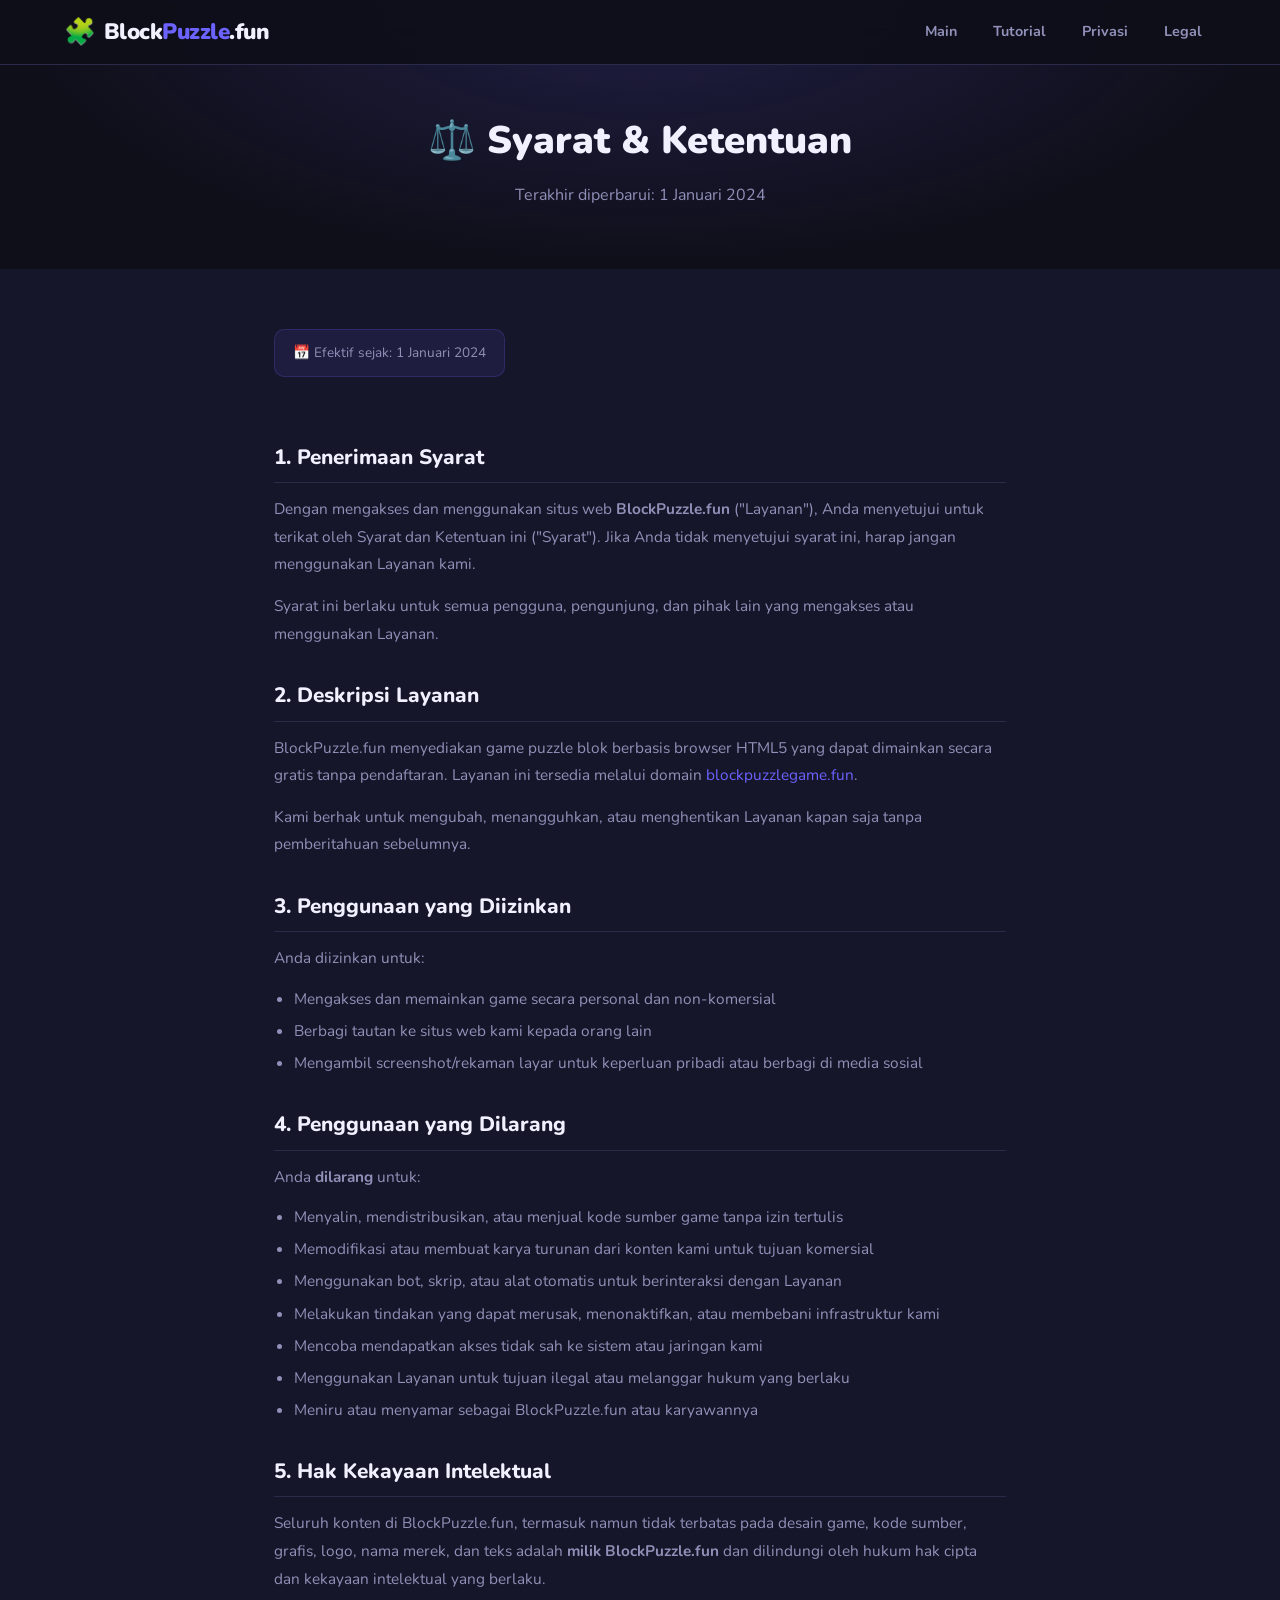
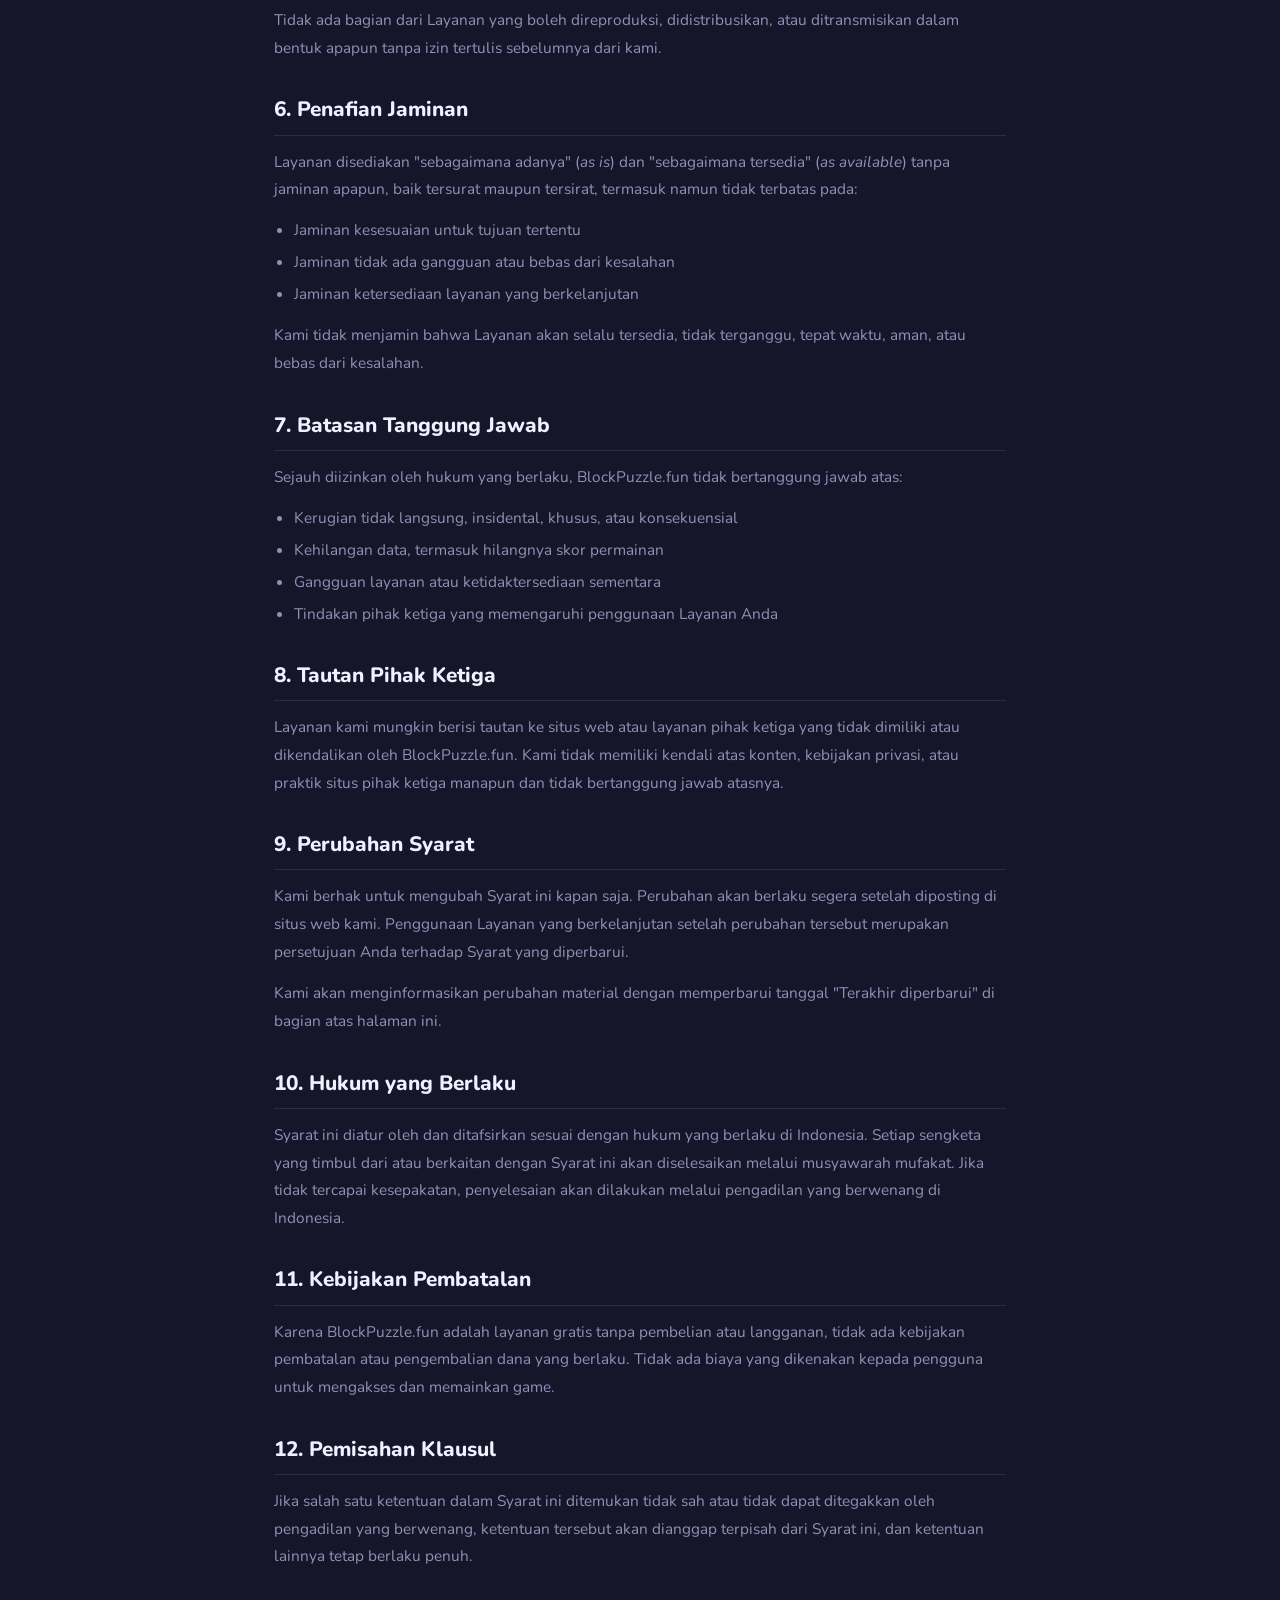
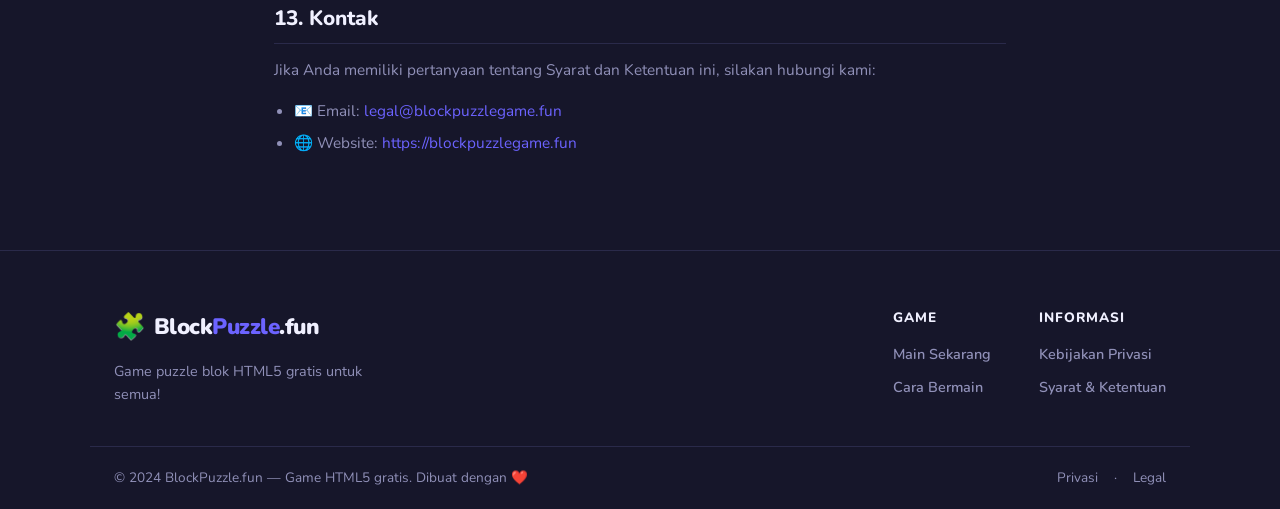
==== legal.html @ ff89593b "Add legal.html" ====
<!DOCTYPE html>
<html lang="id">
<head>
    <meta charset="UTF-8">
    <meta name="viewport" content="width=device-width, initial-scale=1.0">
    <meta name="description" content="Syarat dan Ketentuan BlockPuzzle.fun - Aturan penggunaan layanan game puzzle kami.">
    <title>Syarat & Ketentuan | BlockPuzzle.fun</title>
    <link rel="stylesheet" href="style.css">
    <link rel="preconnect" href="https://fonts.googleapis.com">
    <link href="https://fonts.googleapis.com/css2?family=Nunito:wght@400;600;700;800;900&display=swap" rel="stylesheet">
    <link rel="icon" type="image/svg+xml" href="favicon.svg">
</head>
<body>

<header class="site-header">
    <div class="header-inner">
        <a href="index.html" class="logo">
            <span class="logo-icon">🧩</span>
            <span class="logo-text">Block<span class="logo-accent">Puzzle</span>.fun</span>
        </a>
        <nav class="header-nav">
            <a href="index.html#game-section" class="nav-link">Main</a>
            <a href="index.html#tutorial-section" class="nav-link">Tutorial</a>
            <a href="privacy.html" class="nav-link">Privasi</a>
            <a href="legal.html" class="nav-link">Legal</a>
        </nav>
        <button class="btn-menu" id="menuToggle" aria-label="Menu">☰</button>
    </div>
    <nav class="mobile-nav" id="mobileNav">
        <a href="index.html#game-section" class="nav-link">Main</a>
        <a href="index.html#tutorial-section" class="nav-link">Tutorial</a>
        <a href="privacy.html" class="nav-link">Privasi</a>
        <a href="legal.html" class="nav-link">Legal</a>
    </nav>
</header>

<div class="page-hero">
    <h1>⚖️ Syarat & Ketentuan</h1>
    <p>Terakhir diperbarui: 1 Januari 2024</p>
</div>

<section class="content-section">
    <div class="container">
        <span class="last-updated">📅 Efektif sejak: 1 Januari 2024</span>

        <h2>1. Penerimaan Syarat</h2>
        <p>Dengan mengakses dan menggunakan situs web <strong>BlockPuzzle.fun</strong> ("Layanan"), Anda menyetujui untuk terikat oleh Syarat dan Ketentuan ini ("Syarat"). Jika Anda tidak menyetujui syarat ini, harap jangan menggunakan Layanan kami.</p>
        <p>Syarat ini berlaku untuk semua pengguna, pengunjung, dan pihak lain yang mengakses atau menggunakan Layanan.</p>

        <h2>2. Deskripsi Layanan</h2>
        <p>BlockPuzzle.fun menyediakan game puzzle blok berbasis browser HTML5 yang dapat dimainkan secara gratis tanpa pendaftaran. Layanan ini tersedia melalui domain <a href="https://blockpuzzlegame.fun">blockpuzzlegame.fun</a>.</p>
        <p>Kami berhak untuk mengubah, menangguhkan, atau menghentikan Layanan kapan saja tanpa pemberitahuan sebelumnya.</p>

        <h2>3. Penggunaan yang Diizinkan</h2>
        <p>Anda diizinkan untuk:</p>
        <ul>
            <li>Mengakses dan memainkan game secara personal dan non-komersial</li>
            <li>Berbagi tautan ke situs web kami kepada orang lain</li>
            <li>Mengambil screenshot/rekaman layar untuk keperluan pribadi atau berbagi di media sosial</li>
        </ul>

        <h2>4. Penggunaan yang Dilarang</h2>
        <p>Anda <strong>dilarang</strong> untuk:</p>
        <ul>
            <li>Menyalin, mendistribusikan, atau menjual kode sumber game tanpa izin tertulis</li>
            <li>Memodifikasi atau membuat karya turunan dari konten kami untuk tujuan komersial</li>
            <li>Menggunakan bot, skrip, atau alat otomatis untuk berinteraksi dengan Layanan</li>
            <li>Melakukan tindakan yang dapat merusak, menonaktifkan, atau membebani infrastruktur kami</li>
            <li>Mencoba mendapatkan akses tidak sah ke sistem atau jaringan kami</li>
            <li>Menggunakan Layanan untuk tujuan ilegal atau melanggar hukum yang berlaku</li>
            <li>Meniru atau menyamar sebagai BlockPuzzle.fun atau karyawannya</li>
        </ul>

        <h2>5. Hak Kekayaan Intelektual</h2>
        <p>Seluruh konten di BlockPuzzle.fun, termasuk namun tidak terbatas pada desain game, kode sumber, grafis, logo, nama merek, dan teks adalah <strong>milik BlockPuzzle.fun</strong> dan dilindungi oleh hukum hak cipta dan kekayaan intelektual yang berlaku.</p>
        <p>Tidak ada bagian dari Layanan yang boleh direproduksi, didistribusikan, atau ditransmisikan dalam bentuk apapun tanpa izin tertulis sebelumnya dari kami.</p>

        <h2>6. Penafian Jaminan</h2>
        <p>Layanan disediakan "sebagaimana adanya" (<em>as is</em>) dan "sebagaimana tersedia" (<em>as available</em>) tanpa jaminan apapun, baik tersurat maupun tersirat, termasuk namun tidak terbatas pada:</p>
        <ul>
            <li>Jaminan kesesuaian untuk tujuan tertentu</li>
            <li>Jaminan tidak ada gangguan atau bebas dari kesalahan</li>
            <li>Jaminan ketersediaan layanan yang berkelanjutan</li>
        </ul>
        <p>Kami tidak menjamin bahwa Layanan akan selalu tersedia, tidak terganggu, tepat waktu, aman, atau bebas dari kesalahan.</p>

        <h2>7. Batasan Tanggung Jawab</h2>
        <p>Sejauh diizinkan oleh hukum yang berlaku, BlockPuzzle.fun tidak bertanggung jawab atas:</p>
        <ul>
            <li>Kerugian tidak langsung, insidental, khusus, atau konsekuensial</li>
            <li>Kehilangan data, termasuk hilangnya skor permainan</li>
            <li>Gangguan layanan atau ketidaktersediaan sementara</li>
            <li>Tindakan pihak ketiga yang memengaruhi penggunaan Layanan Anda</li>
        </ul>

        <h2>8. Tautan Pihak Ketiga</h2>
        <p>Layanan kami mungkin berisi tautan ke situs web atau layanan pihak ketiga yang tidak dimiliki atau dikendalikan oleh BlockPuzzle.fun. Kami tidak memiliki kendali atas konten, kebijakan privasi, atau praktik situs pihak ketiga manapun dan tidak bertanggung jawab atasnya.</p>

        <h2>9. Perubahan Syarat</h2>
        <p>Kami berhak untuk mengubah Syarat ini kapan saja. Perubahan akan berlaku segera setelah diposting di situs web kami. Penggunaan Layanan yang berkelanjutan setelah perubahan tersebut merupakan persetujuan Anda terhadap Syarat yang diperbarui.</p>
        <p>Kami akan menginformasikan perubahan material dengan memperbarui tanggal "Terakhir diperbarui" di bagian atas halaman ini.</p>

        <h2>10. Hukum yang Berlaku</h2>
        <p>Syarat ini diatur oleh dan ditafsirkan sesuai dengan hukum yang berlaku di Indonesia. Setiap sengketa yang timbul dari atau berkaitan dengan Syarat ini akan diselesaikan melalui musyawarah mufakat. Jika tidak tercapai kesepakatan, penyelesaian akan dilakukan melalui pengadilan yang berwenang di Indonesia.</p>

        <h2>11. Kebijakan Pembatalan</h2>
        <p>Karena BlockPuzzle.fun adalah layanan gratis tanpa pembelian atau langganan, tidak ada kebijakan pembatalan atau pengembalian dana yang berlaku. Tidak ada biaya yang dikenakan kepada pengguna untuk mengakses dan memainkan game.</p>

        <h2>12. Pemisahan Klausul</h2>
        <p>Jika salah satu ketentuan dalam Syarat ini ditemukan tidak sah atau tidak dapat ditegakkan oleh pengadilan yang berwenang, ketentuan tersebut akan dianggap terpisah dari Syarat ini, dan ketentuan lainnya tetap berlaku penuh.</p>

        <h2>13. Kontak</h2>
        <p>Jika Anda memiliki pertanyaan tentang Syarat dan Ketentuan ini, silakan hubungi kami:</p>
        <ul>
            <li>📧 Email: <a href="mailto:legal@blockpuzzlegame.fun">legal@blockpuzzlegame.fun</a></li>
            <li>🌐 Website: <a href="https://blockpuzzlegame.fun">https://blockpuzzlegame.fun</a></li>
        </ul>
    </div>
</section>

<footer class="site-footer">
    <div class="footer-inner">
        <div class="footer-brand">
            <a href="index.html" class="logo">
                <span class="logo-icon">🧩</span>
                <span class="logo-text">Block<span class="logo-accent">Puzzle</span>.fun</span>
            </a>
            <p class="footer-tagline">Game puzzle blok HTML5 gratis untuk semua!</p>
        </div>
        <div class="footer-links">
            <div class="footer-col">
                <h4>Game</h4>
                <a href="index.html#game-section">Main Sekarang</a>
                <a href="index.html#tutorial-section">Cara Bermain</a>
            </div>
            <div class="footer-col">
                <h4>Informasi</h4>
                <a href="privacy.html">Kebijakan Privasi</a>
                <a href="legal.html">Syarat & Ketentuan</a>
            </div>
        </div>
    </div>
    <div class="footer-bottom">
        <p>© 2024 BlockPuzzle.fun — Game HTML5 gratis. Dibuat dengan ❤️</p>
        <p class="footer-legal-links">
            <a href="privacy.html">Privasi</a> · <a href="legal.html">Legal</a>
        </p>
    </div>
</footer>

<script>
document.getElementById('menuToggle').addEventListener('click', () => {
    document.getElementById('mobileNav').classList.toggle('open');
});
</script>
</body>
</html>
---- style.css ----
/* ===== RESET & BASE ===== */
*, *::before, *::after { box-sizing: border-box; margin: 0; padding: 0; }

:root {
    --primary: #6c63ff;
    --primary-dark: #4d44d9;
    --accent: #ff6584;
    --accent2: #43e97b;
    --bg: #0f0f1a;
    --bg2: #16162a;
    --bg3: #1e1e35;
    --card: #1e1e35;
    --text: #f0f0ff;
    --text-muted: #9090b8;
    --border: #2a2a4a;
    --shadow: 0 8px 32px rgba(108,99,255,0.18);
    --radius: 16px;
    --radius-sm: 10px;
}

html { scroll-behavior: smooth; }

body {
    font-family: 'Nunito', sans-serif;
    background: var(--bg);
    color: var(--text);
    line-height: 1.6;
    overflow-x: hidden;
}

a { color: var(--primary); text-decoration: none; transition: color 0.2s; }
a:hover { color: var(--accent); }

/* ===== SCROLLBAR ===== */
::-webkit-scrollbar { width: 6px; }
::-webkit-scrollbar-track { background: var(--bg2); }
::-webkit-scrollbar-thumb { background: var(--primary); border-radius: 3px; }

/* ===== HEADER ===== */
.site-header {
    position: fixed; top: 0; left: 0; right: 0; z-index: 1000;
    background: rgba(15,15,26,0.92);
    backdrop-filter: blur(16px);
    border-bottom: 1px solid var(--border);
}

.header-inner {
    max-width: 1200px; margin: 0 auto;
    padding: 0 24px;
    height: 64px;
    display: flex; align-items: center; justify-content: space-between;
}

.logo {
    display: flex; align-items: center; gap: 8px;
    font-size: 1.4rem; font-weight: 900; letter-spacing: -0.5px;
    text-decoration: none; color: var(--text);
}
.logo-icon { font-size: 1.6rem; }
.logo-accent { color: var(--primary); }

.header-nav { display: flex; gap: 8px; align-items: center; }
.nav-link {
    padding: 6px 14px; border-radius: 8px; font-weight: 700; font-size: 0.9rem;
    color: var(--text-muted); transition: all 0.2s;
}
.nav-link:hover { color: var(--text); background: var(--bg3); }

.btn-menu {
    display: none; background: none; border: none; color: var(--text);
    font-size: 1.5rem; cursor: pointer; padding: 4px 8px;
}

.mobile-nav {
    display: none; flex-direction: column;
    padding: 12px 24px 16px;
    border-top: 1px solid var(--border);
    background: var(--bg2);
}
.mobile-nav.open { display: flex; }
.mobile-nav .nav-link { padding: 10px 0; font-size: 1rem; border-bottom: 1px solid var(--border); }

@media (max-width: 700px) {
    .header-nav { display: none; }
    .btn-menu { display: block; }
}

/* ===== CONTAINER ===== */
.container { max-width: 1100px; margin: 0 auto; padding: 0 24px; }

/* ===== SECTION TITLES ===== */
.section-title {
    font-size: 2rem; font-weight: 900; text-align: center;
    margin-bottom: 12px;
    background: linear-gradient(135deg, var(--text), var(--primary));
    -webkit-background-clip: text; -webkit-text-fill-color: transparent;
}
.section-desc {
    text-align: center; color: var(--text-muted);
    font-size: 1.05rem; margin-bottom: 48px;
}

/* ===== HERO SECTION ===== */
.hero-section {
    min-height: 100vh;
    display: flex; align-items: center; justify-content: center;
    gap: 64px; flex-wrap: wrap;
    padding: 100px 40px 60px;
    background: radial-gradient(ellipse at 60% 40%, rgba(108,99,255,0.18) 0%, transparent 70%),
                radial-gradient(ellipse at 20% 80%, rgba(255,101,132,0.10) 0%, transparent 60%),
                var(--bg);
}

.hero-content { max-width: 520px; }

.hero-badge {
    display: inline-block;
    background: rgba(108,99,255,0.18); border: 1px solid rgba(108,99,255,0.4);
    color: var(--primary); border-radius: 99px;
    padding: 6px 18px; font-size: 0.85rem; font-weight: 700;
    margin-bottom: 24px; letter-spacing: 0.3px;
}

.hero-title {
    font-size: clamp(2.8rem, 6vw, 4.5rem); font-weight: 900;
    line-height: 1.05; margin-bottom: 20px;
    letter-spacing: -2px;
}
.hero-title-accent {
    background: linear-gradient(135deg, var(--primary), var(--accent));
    -webkit-background-clip: text; -webkit-text-fill-color: transparent;
}

.hero-desc {
    font-size: 1.1rem; color: var(--text-muted);
    margin-bottom: 36px; line-height: 1.7;
}

.hero-actions { display: flex; gap: 16px; flex-wrap: wrap; margin-bottom: 48px; }

.btn-play {
    display: flex; align-items: center; gap: 10px;
    background: linear-gradient(135deg, var(--primary), var(--primary-dark));
    color: #fff; border: none; border-radius: 12px;
    padding: 16px 32px; font-size: 1.1rem; font-weight: 900;
    cursor: pointer; letter-spacing: 0.5px;
    box-shadow: 0 4px 24px rgba(108,99,255,0.4);
    transition: all 0.2s; font-family: 'Nunito', sans-serif;
}
.btn-play:hover { transform: translateY(-2px); box-shadow: 0 8px 32px rgba(108,99,255,0.5); }
.btn-play:active { transform: translateY(0); }
.btn-play-icon { font-size: 1rem; }

.btn-tutorial {
    background: var(--bg3); border: 1px solid var(--border);
    color: var(--text); border-radius: 12px;
    padding: 16px 28px; font-size: 1rem; font-weight: 700;
    cursor: pointer; transition: all 0.2s; font-family: 'Nunito', sans-serif;
}
.btn-tutorial:hover { background: var(--border); transform: translateY(-2px); }

.hero-stats {
    display: flex; gap: 32px; flex-wrap: wrap;
}
.stat { text-align: center; }
.stat-num { display: block; font-size: 1.6rem; font-weight: 900; color: var(--primary); }
.stat-label { font-size: 0.78rem; color: var(--text-muted); font-weight: 600; text-transform: uppercase; letter-spacing: 0.5px; }

/* ===== HERO PREVIEW ===== */
.hero-preview {
    display: flex; align-items: center; justify-content: center;
}
.preview-board {
    background: var(--bg3); border: 2px solid var(--border);
    border-radius: 20px; padding: 16px;
    box-shadow: var(--shadow);
}
.preview-grid {
    display: grid; grid-template-columns: repeat(10, 28px);
    grid-template-rows: repeat(10, 28px);
    gap: 2px;
}
.preview-cell {
    width: 28px; height: 28px;
    border-radius: 4px;
    background: var(--bg2);
    border: 1px solid rgba(255,255,255,0.04);
    transition: background 0.3s;
}
.preview-cell.filled { animation: cellPop 0.3s ease; }

@keyframes cellPop {
    0% { transform: scale(0.7); opacity: 0.5; }
    60% { transform: scale(1.1); }
    100% { transform: scale(1); opacity: 1; }
}

/* ===== TUTORIAL SECTION ===== */
.tutorial-section {
    padding: 80px 0;
    background: var(--bg2);
}

.tutorial-steps {
    display: grid; grid-template-columns: repeat(auto-fit, minmax(220px, 1fr));
    gap: 24px; margin-bottom: 48px;
}

.tutorial-step {
    background: var(--bg3); border: 1px solid var(--border);
    border-radius: var(--radius); padding: 28px 24px;
    text-align: center; position: relative;
    transition: transform 0.2s, box-shadow 0.2s;
}
.tutorial-step:hover { transform: translateY(-4px); box-shadow: var(--shadow); }

.step-icon { font-size: 2.4rem; margin-bottom: 12px; display: block; }
.step-num {
    position: absolute; top: 16px; right: 16px;
    background: var(--primary); color: #fff;
    width: 28px; height: 28px; border-radius: 50%;
    display: flex; align-items: center; justify-content: center;
    font-size: 0.85rem; font-weight: 900;
}
.tutorial-step h3 { font-size: 1.1rem; font-weight: 800; margin-bottom: 8px; }
.tutorial-step p { color: var(--text-muted); font-size: 0.92rem; line-height: 1.6; }

.tutorial-tips {
    background: linear-gradient(135deg, rgba(108,99,255,0.12), rgba(255,101,132,0.08));
    border: 1px solid rgba(108,99,255,0.25);
    border-radius: var(--radius); padding: 32px 36px;
}
.tutorial-tips h3 { font-size: 1.2rem; font-weight: 800; margin-bottom: 16px; }
.tutorial-tips ul { list-style: none; display: flex; flex-direction: column; gap: 10px; }
.tutorial-tips li { font-size: 0.96rem; color: var(--text-muted); line-height: 1.6; }
.tutorial-tips li strong { color: var(--text); }

/* ===== GAME SECTION ===== */
.game-section {
    padding: 80px 0;
    background: var(--bg);
}

.game-wrapper {
    display: flex; flex-direction: column; align-items: center; gap: 20px;
    max-width: 520px; margin: 0 auto;
}

/* Score Panel */
.score-panel {
    display: flex; gap: 16px; width: 100%;
    justify-content: center;
}
.score-box {
    flex: 1; background: var(--bg3); border: 1px solid var(--border);
    border-radius: 12px; padding: 12px 8px; text-align: center;
    max-width: 140px;
}
.score-label { display: block; font-size: 0.7rem; font-weight: 800; color: var(--text-muted); text-transform: uppercase; letter-spacing: 1px; margin-bottom: 4px; }
.score-value { display: block; font-size: 1.6rem; font-weight: 900; color: var(--text); }

/* Board */
.board-container {
    position: relative;
    width: 400px; height: 400px;
    border-radius: var(--radius); overflow: hidden;
    border: 2px solid var(--border);
    box-shadow: var(--shadow);
}
#gameCanvas {
    display: block;
    touch-action: none;
    cursor: pointer;
}
.board-overlay {
    position: absolute; inset: 0;
    display: flex; align-items: center; justify-content: center;
    background: rgba(10,10,20,0.85);
    backdrop-filter: blur(4px);
    z-index: 10;
    transition: opacity 0.3s;
}
.board-overlay.hidden { display: none; }

.overlay-content { text-align: center; padding: 32px; }
.start-screen .start-icon { font-size: 3.5rem; margin-bottom: 16px; display: block; }
.start-screen h2 { font-size: 1.8rem; font-weight: 900; margin-bottom: 10px; }
.start-screen p { color: var(--text-muted); margin-bottom: 28px; font-size: 0.95rem; }

.btn-start {
    background: linear-gradient(135deg, var(--primary), var(--primary-dark));
    color: #fff; border: none; border-radius: 12px;
    padding: 14px 32px; font-size: 1.05rem; font-weight: 900;
    cursor: pointer; transition: all 0.2s;
    font-family: 'Nunito', sans-serif; letter-spacing: 0.5px;
    box-shadow: 0 4px 20px rgba(108,99,255,0.4);
}
.btn-start:hover { transform: translateY(-2px); box-shadow: 0 8px 32px rgba(108,99,255,0.5); }

/* Piece Tray */
.piece-panel { width: 100%; text-align: center; }
.piece-label { font-size: 0.85rem; font-weight: 700; color: var(--text-muted); text-transform: uppercase; letter-spacing: 1px; margin-bottom: 12px; }
.piece-tray {
    display: flex; gap: 16px; justify-content: center; align-items: flex-end;
    flex-wrap: wrap;
}
.piece-container {
    background: var(--bg3); border: 2px solid var(--border);
    border-radius: 12px; padding: 12px;
    cursor: pointer; transition: all 0.2s;
    min-width: 80px; min-height: 80px;
    display: flex; align-items: center; justify-content: center;
}
.piece-container:hover:not(.selected):not(.used) { border-color: var(--primary); transform: translateY(-3px); }
.piece-container.selected {
    border-color: var(--primary);
    background: rgba(108,99,255,0.12);
    box-shadow: 0 0 0 3px rgba(108,99,255,0.3);
    transform: translateY(-4px);
}
.piece-container.used { opacity: 0.25; cursor: not-allowed; }

/* Game Controls */
.game-controls { display: flex; gap: 12px; }
.btn-control {
    background: var(--bg3); border: 1px solid var(--border);
    color: var(--text); border-radius: 10px;
    padding: 10px 20px; font-size: 0.9rem; font-weight: 700;
    cursor: pointer; transition: all 0.2s; font-family: 'Nunito', sans-serif;
}
.btn-control:hover { background: var(--border); transform: translateY(-1px); }

/* Combo Message */
.combo-msg {
    position: fixed; top: 50%; left: 50%; transform: translate(-50%, -50%);
    background: linear-gradient(135deg, var(--primary), var(--accent));
    color: #fff; padding: 16px 32px; border-radius: 14px;
    font-size: 1.5rem; font-weight: 900; letter-spacing: 0.5px;
    pointer-events: none; opacity: 0; z-index: 999;
    transition: opacity 0.3s;
    box-shadow: 0 8px 32px rgba(108,99,255,0.4);
}
.combo-msg.show {
    opacity: 1;
    animation: comboPop 0.6s ease forwards;
}
@keyframes comboPop {
    0% { transform: translate(-50%, -50%) scale(0.7); opacity: 0; }
    30% { transform: translate(-50%, -60%) scale(1.15); opacity: 1; }
    70% { transform: translate(-50%, -60%) scale(1); opacity: 1; }
    100% { transform: translate(-50%, -70%) scale(0.9); opacity: 0; }
}

/* Game Over Modal */
.modal-overlay {
    display: none; position: fixed; inset: 0; z-index: 2000;
    background: rgba(0,0,0,0.7); backdrop-filter: blur(6px);
    align-items: center; justify-content: center;
}
.modal-overlay.show { display: flex; }
.modal-box {
    background: var(--bg3); border: 1px solid var(--border);
    border-radius: 20px; padding: 40px 36px;
    text-align: center; max-width: 360px; width: 90%;
    box-shadow: 0 20px 64px rgba(0,0,0,0.5);
    animation: modalIn 0.3s ease;
}
@keyframes modalIn {
    from { transform: scale(0.85); opacity: 0; }
    to { transform: scale(1); opacity: 1; }
}
.modal-icon { font-size: 3.5rem; margin-bottom: 16px; display: block; }
.modal-box h2 { font-size: 1.8rem; font-weight: 900; margin-bottom: 8px; }
.modal-box > p { color: var(--text-muted); margin-bottom: 24px; }
.modal-scores {
    display: flex; gap: 16px; justify-content: center; margin-bottom: 28px;
}
.modal-score-item {
    background: var(--bg2); border: 1px solid var(--border);
    border-radius: 12px; padding: 14px 24px; text-align: center; flex: 1;
}
.modal-score-item span { display: block; font-size: 0.75rem; color: var(--text-muted); font-weight: 700; text-transform: uppercase; letter-spacing: 1px; margin-bottom: 6px; }
.modal-score-item strong { font-size: 1.6rem; font-weight: 900; color: var(--primary); }
.modal-actions { display: flex; gap: 12px; justify-content: center; }

/* ===== FEATURES SECTION ===== */
.features-section {
    padding: 80px 0;
    background: var(--bg2);
}

.features-grid {
    display: grid; grid-template-columns: repeat(auto-fit, minmax(200px, 1fr));
    gap: 20px;
}

.feature-card {
    background: var(--bg3); border: 1px solid var(--border);
    border-radius: var(--radius); padding: 28px 24px; text-align: center;
    transition: transform 0.2s, box-shadow 0.2s;
}
.feature-card:hover { transform: translateY(-4px); box-shadow: var(--shadow); }
.feature-icon { font-size: 2.2rem; margin-bottom: 14px; display: block; }
.feature-card h3 { font-size: 1rem; font-weight: 800; margin-bottom: 8px; }
.feature-card p { color: var(--text-muted); font-size: 0.9rem; line-height: 1.6; }

/* ===== FOOTER ===== */
.site-footer {
    background: var(--bg2); border-top: 1px solid var(--border);
    padding: 56px 0 0;
}

.footer-inner {
    max-width: 1100px; margin: 0 auto; padding: 0 24px;
    display: flex; gap: 48px; flex-wrap: wrap; justify-content: space-between;
    margin-bottom: 40px;
}

.footer-brand { max-width: 280px; }
.footer-tagline { color: var(--text-muted); margin-top: 12px; font-size: 0.9rem; line-height: 1.6; }

.footer-links { display: flex; gap: 48px; flex-wrap: wrap; }
.footer-col { display: flex; flex-direction: column; gap: 10px; }
.footer-col h4 { font-size: 0.85rem; font-weight: 800; color: var(--text); text-transform: uppercase; letter-spacing: 1px; margin-bottom: 4px; }
.footer-col a { color: var(--text-muted); font-size: 0.9rem; font-weight: 600; transition: color 0.2s; }
.footer-col a:hover { color: var(--text); }

.footer-bottom {
    max-width: 1100px; margin: 0 auto; padding: 20px 24px;
    border-top: 1px solid var(--border);
    display: flex; align-items: center; justify-content: space-between;
    flex-wrap: wrap; gap: 8px;
}
.footer-bottom p { color: var(--text-muted); font-size: 0.85rem; }
.footer-legal-links { display: flex; gap: 16px; }
.footer-legal-links a { color: var(--text-muted); font-size: 0.85rem; }
.footer-legal-links a:hover { color: var(--text); }

/* ===== RESPONSIVE ===== */
@media (max-width: 900px) {
    .hero-section { padding: 90px 24px 60px; gap: 40px; }
    .preview-grid { grid-template-columns: repeat(10, 24px); grid-template-rows: repeat(10, 24px); }
    .preview-cell { width: 24px; height: 24px; }
}

@media (max-width: 600px) {
    .hero-section { flex-direction: column; text-align: center; }
    .hero-actions { justify-content: center; }
    .hero-stats { justify-content: center; }
    .hero-preview { display: none; }
    .board-container { width: 320px; height: 320px; }
    #gameCanvas { width: 320px; height: 320px; }
    .score-box { padding: 10px 6px; }
    .score-value { font-size: 1.3rem; }
    .tutorial-tips { padding: 24px 20px; }
    .footer-inner { flex-direction: column; gap: 32px; }
    .footer-bottom { flex-direction: column; text-align: center; }
    .section-title { font-size: 1.6rem; }
}

/* ===== PAGE HEADER (privacy/legal) ===== */
.page-hero {
    padding: 110px 24px 60px;
    text-align: center;
    background: radial-gradient(ellipse at 50% 0%, rgba(108,99,255,0.18) 0%, transparent 70%), var(--bg);
}
.page-hero h1 { font-size: 2.4rem; font-weight: 900; margin-bottom: 12px; }
.page-hero p { color: var(--text-muted); font-size: 1rem; }

.content-section {
    padding: 60px 0 80px;
    background: var(--bg2);
}
.content-section .container {
    max-width: 780px;
}
.content-section h2 {
    font-size: 1.3rem; font-weight: 800; color: var(--text);
    margin: 32px 0 12px; padding-bottom: 8px;
    border-bottom: 1px solid var(--border);
}
.content-section h2:first-child { margin-top: 0; }
.content-section p { color: var(--text-muted); margin-bottom: 14px; line-height: 1.8; font-size: 0.96rem; }
.content-section ul { color: var(--text-muted); padding-left: 20px; margin-bottom: 14px; }
.content-section ul li { margin-bottom: 6px; line-height: 1.7; font-size: 0.96rem; }
.content-section a { color: var(--primary); }
.content-section .last-updated {
    background: rgba(108,99,255,0.1); border: 1px solid rgba(108,99,255,0.2);
    border-radius: 10px; padding: 12px 18px;
    font-size: 0.85rem; color: var(--text-muted); margin-bottom: 32px; display: inline-block;
}
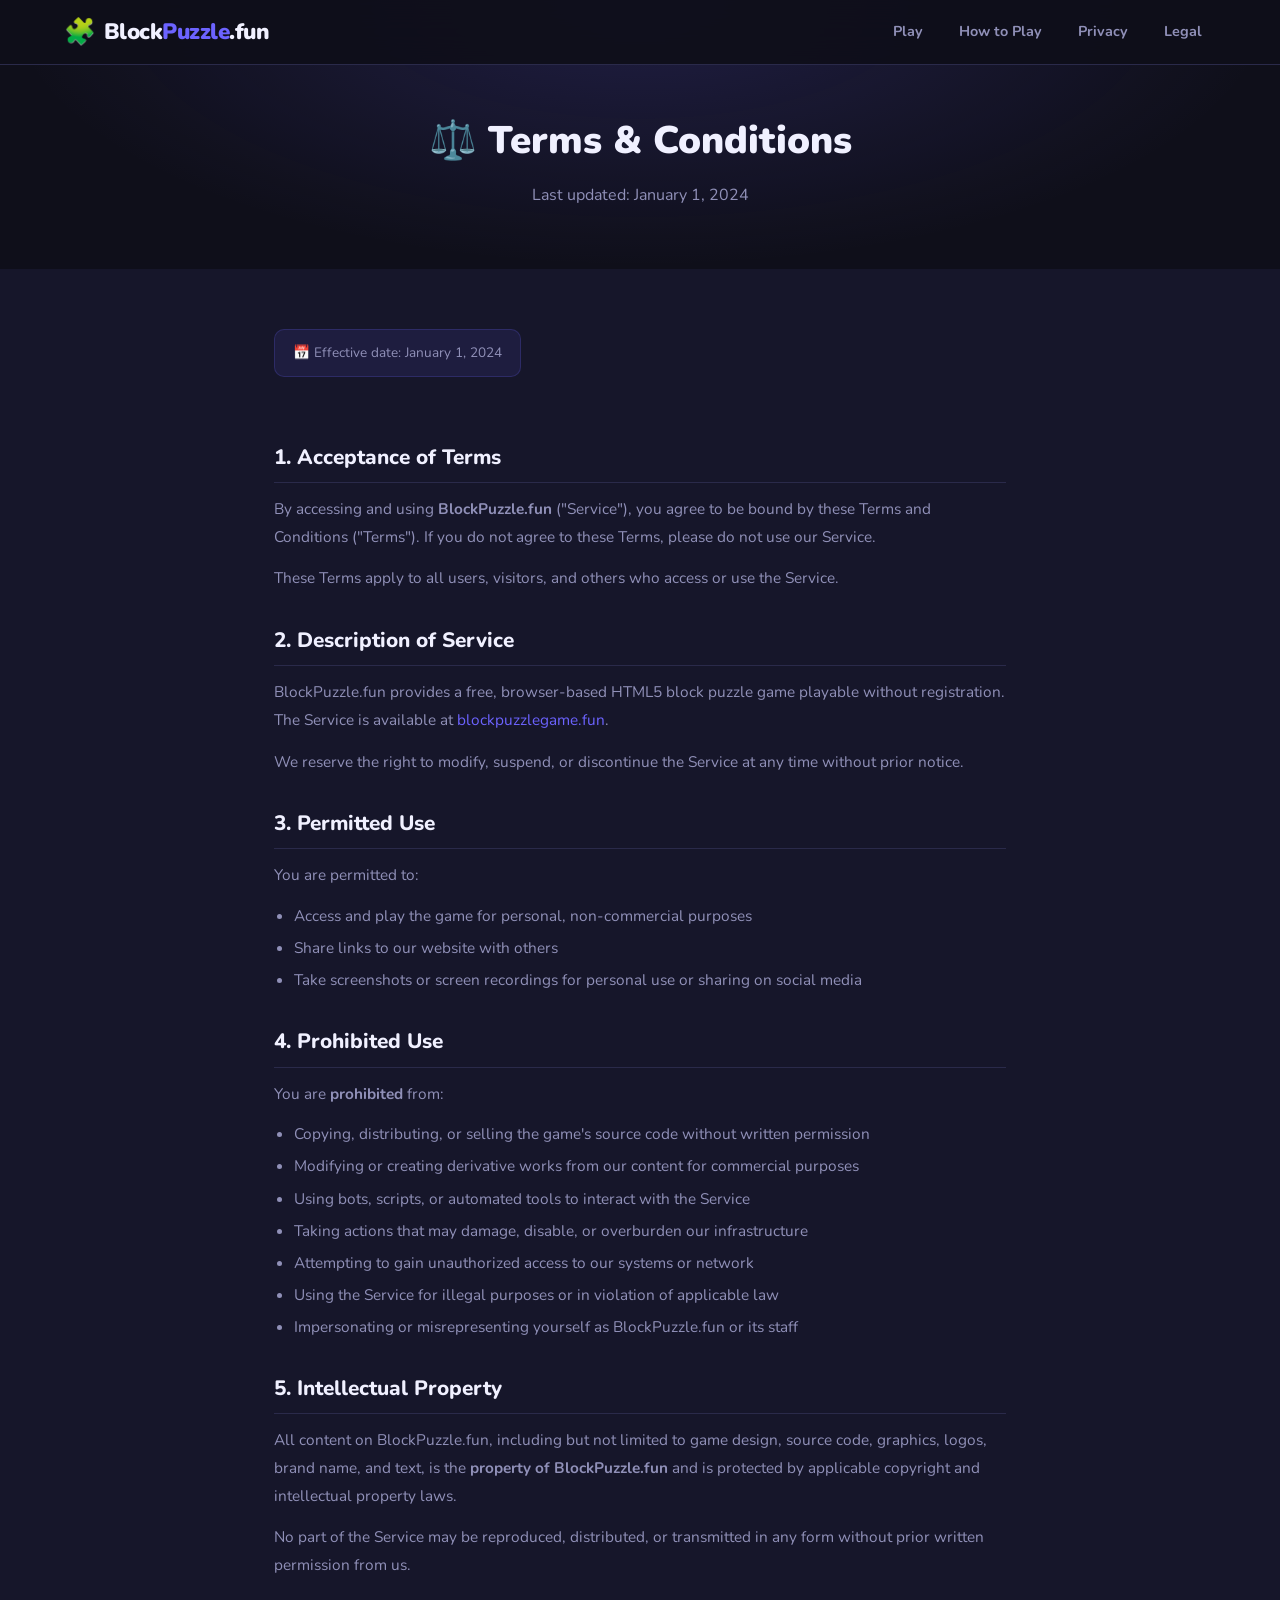
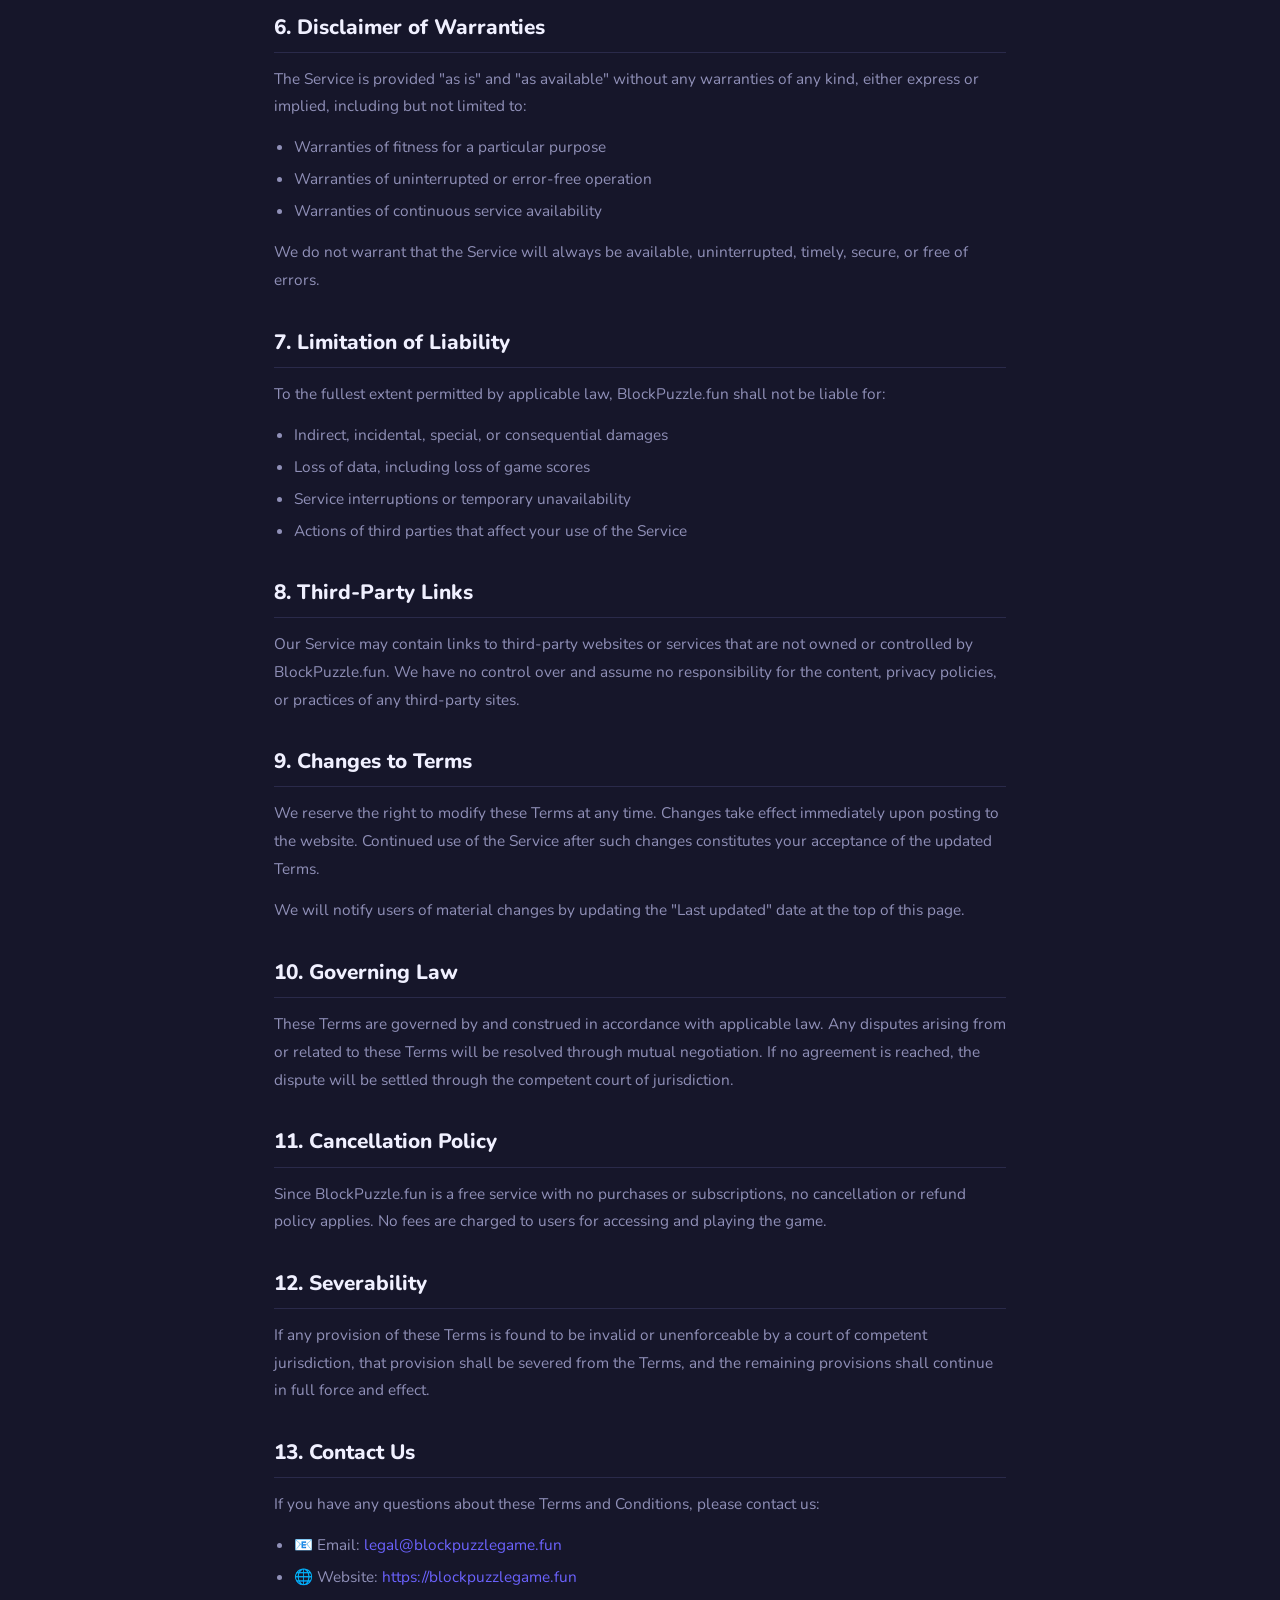
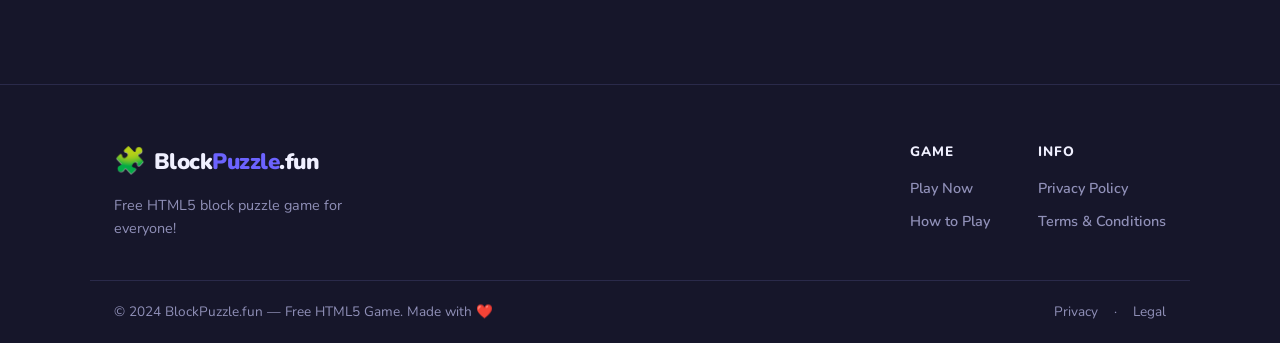
==== commit c8047f6e: "Add legal.html" ====
--- a/legal.html
+++ b/legal.html
@@ -1,10 +1,10 @@
 <!DOCTYPE html>
-<html lang="id">
+<html lang="en">
 <head>
     <meta charset="UTF-8">
     <meta name="viewport" content="width=device-width, initial-scale=1.0">
-    <meta name="description" content="Syarat dan Ketentuan BlockPuzzle.fun - Aturan penggunaan layanan game puzzle kami.">
-    <title>Syarat & Ketentuan | BlockPuzzle.fun</title>
+    <meta name="description" content="Terms and Conditions for BlockPuzzle.fun — rules for using our game service.">
+    <title>Terms & Conditions | BlockPuzzle.fun</title>
     <link rel="stylesheet" href="style.css">
     <link rel="preconnect" href="https://fonts.googleapis.com">
     <link href="https://fonts.googleapis.com/css2?family=Nunito:wght@400;600;700;800;900&display=swap" rel="stylesheet">
@@ -19,98 +19,98 @@
             <span class="logo-text">Block<span class="logo-accent">Puzzle</span>.fun</span>
         </a>
         <nav class="header-nav">
-            <a href="index.html#game-section" class="nav-link">Main</a>
-            <a href="index.html#tutorial-section" class="nav-link">Tutorial</a>
-            <a href="privacy.html" class="nav-link">Privasi</a>
+            <a href="index.html#game-section" class="nav-link">Play</a>
+            <a href="index.html#tutorial-section" class="nav-link">How to Play</a>
+            <a href="privacy.html" class="nav-link">Privacy</a>
             <a href="legal.html" class="nav-link">Legal</a>
         </nav>
         <button class="btn-menu" id="menuToggle" aria-label="Menu">☰</button>
     </div>
     <nav class="mobile-nav" id="mobileNav">
-        <a href="index.html#game-section" class="nav-link">Main</a>
-        <a href="index.html#tutorial-section" class="nav-link">Tutorial</a>
-        <a href="privacy.html" class="nav-link">Privasi</a>
+        <a href="index.html#game-section" class="nav-link">Play</a>
+        <a href="index.html#tutorial-section" class="nav-link">How to Play</a>
+        <a href="privacy.html" class="nav-link">Privacy</a>
         <a href="legal.html" class="nav-link">Legal</a>
     </nav>
 </header>
 
 <div class="page-hero">
-    <h1>⚖️ Syarat & Ketentuan</h1>
-    <p>Terakhir diperbarui: 1 Januari 2024</p>
+    <h1>⚖️ Terms & Conditions</h1>
+    <p>Last updated: January 1, 2024</p>
 </div>
 
 <section class="content-section">
     <div class="container">
-        <span class="last-updated">📅 Efektif sejak: 1 Januari 2024</span>
+        <span class="last-updated">📅 Effective date: January 1, 2024</span>
 
-        <h2>1. Penerimaan Syarat</h2>
-        <p>Dengan mengakses dan menggunakan situs web <strong>BlockPuzzle.fun</strong> ("Layanan"), Anda menyetujui untuk terikat oleh Syarat dan Ketentuan ini ("Syarat"). Jika Anda tidak menyetujui syarat ini, harap jangan menggunakan Layanan kami.</p>
-        <p>Syarat ini berlaku untuk semua pengguna, pengunjung, dan pihak lain yang mengakses atau menggunakan Layanan.</p>
+        <h2>1. Acceptance of Terms</h2>
+        <p>By accessing and using <strong>BlockPuzzle.fun</strong> ("Service"), you agree to be bound by these Terms and Conditions ("Terms"). If you do not agree to these Terms, please do not use our Service.</p>
+        <p>These Terms apply to all users, visitors, and others who access or use the Service.</p>
 
-        <h2>2. Deskripsi Layanan</h2>
-        <p>BlockPuzzle.fun menyediakan game puzzle blok berbasis browser HTML5 yang dapat dimainkan secara gratis tanpa pendaftaran. Layanan ini tersedia melalui domain <a href="https://blockpuzzlegame.fun">blockpuzzlegame.fun</a>.</p>
-        <p>Kami berhak untuk mengubah, menangguhkan, atau menghentikan Layanan kapan saja tanpa pemberitahuan sebelumnya.</p>
+        <h2>2. Description of Service</h2>
+        <p>BlockPuzzle.fun provides a free, browser-based HTML5 block puzzle game playable without registration. The Service is available at <a href="https://blockpuzzlegame.fun">blockpuzzlegame.fun</a>.</p>
+        <p>We reserve the right to modify, suspend, or discontinue the Service at any time without prior notice.</p>
 
-        <h2>3. Penggunaan yang Diizinkan</h2>
-        <p>Anda diizinkan untuk:</p>
+        <h2>3. Permitted Use</h2>
+        <p>You are permitted to:</p>
         <ul>
-            <li>Mengakses dan memainkan game secara personal dan non-komersial</li>
-            <li>Berbagi tautan ke situs web kami kepada orang lain</li>
-            <li>Mengambil screenshot/rekaman layar untuk keperluan pribadi atau berbagi di media sosial</li>
+            <li>Access and play the game for personal, non-commercial purposes</li>
+            <li>Share links to our website with others</li>
+            <li>Take screenshots or screen recordings for personal use or sharing on social media</li>
         </ul>
 
-        <h2>4. Penggunaan yang Dilarang</h2>
-        <p>Anda <strong>dilarang</strong> untuk:</p>
+        <h2>4. Prohibited Use</h2>
+        <p>You are <strong>prohibited</strong> from:</p>
         <ul>
-            <li>Menyalin, mendistribusikan, atau menjual kode sumber game tanpa izin tertulis</li>
-            <li>Memodifikasi atau membuat karya turunan dari konten kami untuk tujuan komersial</li>
-            <li>Menggunakan bot, skrip, atau alat otomatis untuk berinteraksi dengan Layanan</li>
-            <li>Melakukan tindakan yang dapat merusak, menonaktifkan, atau membebani infrastruktur kami</li>
-            <li>Mencoba mendapatkan akses tidak sah ke sistem atau jaringan kami</li>
-            <li>Menggunakan Layanan untuk tujuan ilegal atau melanggar hukum yang berlaku</li>
-            <li>Meniru atau menyamar sebagai BlockPuzzle.fun atau karyawannya</li>
+            <li>Copying, distributing, or selling the game's source code without written permission</li>
+            <li>Modifying or creating derivative works from our content for commercial purposes</li>
+            <li>Using bots, scripts, or automated tools to interact with the Service</li>
+            <li>Taking actions that may damage, disable, or overburden our infrastructure</li>
+            <li>Attempting to gain unauthorized access to our systems or network</li>
+            <li>Using the Service for illegal purposes or in violation of applicable law</li>
+            <li>Impersonating or misrepresenting yourself as BlockPuzzle.fun or its staff</li>
         </ul>
 
-        <h2>5. Hak Kekayaan Intelektual</h2>
-        <p>Seluruh konten di BlockPuzzle.fun, termasuk namun tidak terbatas pada desain game, kode sumber, grafis, logo, nama merek, dan teks adalah <strong>milik BlockPuzzle.fun</strong> dan dilindungi oleh hukum hak cipta dan kekayaan intelektual yang berlaku.</p>
-        <p>Tidak ada bagian dari Layanan yang boleh direproduksi, didistribusikan, atau ditransmisikan dalam bentuk apapun tanpa izin tertulis sebelumnya dari kami.</p>
+        <h2>5. Intellectual Property</h2>
+        <p>All content on BlockPuzzle.fun, including but not limited to game design, source code, graphics, logos, brand name, and text, is the <strong>property of BlockPuzzle.fun</strong> and is protected by applicable copyright and intellectual property laws.</p>
+        <p>No part of the Service may be reproduced, distributed, or transmitted in any form without prior written permission from us.</p>
 
-        <h2>6. Penafian Jaminan</h2>
-        <p>Layanan disediakan "sebagaimana adanya" (<em>as is</em>) dan "sebagaimana tersedia" (<em>as available</em>) tanpa jaminan apapun, baik tersurat maupun tersirat, termasuk namun tidak terbatas pada:</p>
+        <h2>6. Disclaimer of Warranties</h2>
+        <p>The Service is provided "as is" and "as available" without any warranties of any kind, either express or implied, including but not limited to:</p>
         <ul>
-            <li>Jaminan kesesuaian untuk tujuan tertentu</li>
-            <li>Jaminan tidak ada gangguan atau bebas dari kesalahan</li>
-            <li>Jaminan ketersediaan layanan yang berkelanjutan</li>
+            <li>Warranties of fitness for a particular purpose</li>
+            <li>Warranties of uninterrupted or error-free operation</li>
+            <li>Warranties of continuous service availability</li>
         </ul>
-        <p>Kami tidak menjamin bahwa Layanan akan selalu tersedia, tidak terganggu, tepat waktu, aman, atau bebas dari kesalahan.</p>
+        <p>We do not warrant that the Service will always be available, uninterrupted, timely, secure, or free of errors.</p>
 
-        <h2>7. Batasan Tanggung Jawab</h2>
-        <p>Sejauh diizinkan oleh hukum yang berlaku, BlockPuzzle.fun tidak bertanggung jawab atas:</p>
+        <h2>7. Limitation of Liability</h2>
+        <p>To the fullest extent permitted by applicable law, BlockPuzzle.fun shall not be liable for:</p>
         <ul>
-            <li>Kerugian tidak langsung, insidental, khusus, atau konsekuensial</li>
-            <li>Kehilangan data, termasuk hilangnya skor permainan</li>
-            <li>Gangguan layanan atau ketidaktersediaan sementara</li>
-            <li>Tindakan pihak ketiga yang memengaruhi penggunaan Layanan Anda</li>
+            <li>Indirect, incidental, special, or consequential damages</li>
+            <li>Loss of data, including loss of game scores</li>
+            <li>Service interruptions or temporary unavailability</li>
+            <li>Actions of third parties that affect your use of the Service</li>
         </ul>
 
-        <h2>8. Tautan Pihak Ketiga</h2>
-        <p>Layanan kami mungkin berisi tautan ke situs web atau layanan pihak ketiga yang tidak dimiliki atau dikendalikan oleh BlockPuzzle.fun. Kami tidak memiliki kendali atas konten, kebijakan privasi, atau praktik situs pihak ketiga manapun dan tidak bertanggung jawab atasnya.</p>
+        <h2>8. Third-Party Links</h2>
+        <p>Our Service may contain links to third-party websites or services that are not owned or controlled by BlockPuzzle.fun. We have no control over and assume no responsibility for the content, privacy policies, or practices of any third-party sites.</p>
 
-        <h2>9. Perubahan Syarat</h2>
-        <p>Kami berhak untuk mengubah Syarat ini kapan saja. Perubahan akan berlaku segera setelah diposting di situs web kami. Penggunaan Layanan yang berkelanjutan setelah perubahan tersebut merupakan persetujuan Anda terhadap Syarat yang diperbarui.</p>
-        <p>Kami akan menginformasikan perubahan material dengan memperbarui tanggal "Terakhir diperbarui" di bagian atas halaman ini.</p>
+        <h2>9. Changes to Terms</h2>
+        <p>We reserve the right to modify these Terms at any time. Changes take effect immediately upon posting to the website. Continued use of the Service after such changes constitutes your acceptance of the updated Terms.</p>
+        <p>We will notify users of material changes by updating the "Last updated" date at the top of this page.</p>
 
-        <h2>10. Hukum yang Berlaku</h2>
-        <p>Syarat ini diatur oleh dan ditafsirkan sesuai dengan hukum yang berlaku di Indonesia. Setiap sengketa yang timbul dari atau berkaitan dengan Syarat ini akan diselesaikan melalui musyawarah mufakat. Jika tidak tercapai kesepakatan, penyelesaian akan dilakukan melalui pengadilan yang berwenang di Indonesia.</p>
+        <h2>10. Governing Law</h2>
+        <p>These Terms are governed by and construed in accordance with applicable law. Any disputes arising from or related to these Terms will be resolved through mutual negotiation. If no agreement is reached, the dispute will be settled through the competent court of jurisdiction.</p>
 
-        <h2>11. Kebijakan Pembatalan</h2>
-        <p>Karena BlockPuzzle.fun adalah layanan gratis tanpa pembelian atau langganan, tidak ada kebijakan pembatalan atau pengembalian dana yang berlaku. Tidak ada biaya yang dikenakan kepada pengguna untuk mengakses dan memainkan game.</p>
+        <h2>11. Cancellation Policy</h2>
+        <p>Since BlockPuzzle.fun is a free service with no purchases or subscriptions, no cancellation or refund policy applies. No fees are charged to users for accessing and playing the game.</p>
 
-        <h2>12. Pemisahan Klausul</h2>
-        <p>Jika salah satu ketentuan dalam Syarat ini ditemukan tidak sah atau tidak dapat ditegakkan oleh pengadilan yang berwenang, ketentuan tersebut akan dianggap terpisah dari Syarat ini, dan ketentuan lainnya tetap berlaku penuh.</p>
+        <h2>12. Severability</h2>
+        <p>If any provision of these Terms is found to be invalid or unenforceable by a court of competent jurisdiction, that provision shall be severed from the Terms, and the remaining provisions shall continue in full force and effect.</p>
 
-        <h2>13. Kontak</h2>
-        <p>Jika Anda memiliki pertanyaan tentang Syarat dan Ketentuan ini, silakan hubungi kami:</p>
+        <h2>13. Contact Us</h2>
+        <p>If you have any questions about these Terms and Conditions, please contact us:</p>
         <ul>
             <li>📧 Email: <a href="mailto:legal@blockpuzzlegame.fun">legal@blockpuzzlegame.fun</a></li>
             <li>🌐 Website: <a href="https://blockpuzzlegame.fun">https://blockpuzzlegame.fun</a></li>
@@ -125,25 +125,25 @@
                 <span class="logo-icon">🧩</span>
                 <span class="logo-text">Block<span class="logo-accent">Puzzle</span>.fun</span>
             </a>
-            <p class="footer-tagline">Game puzzle blok HTML5 gratis untuk semua!</p>
+            <p class="footer-tagline">Free HTML5 block puzzle game for everyone!</p>
         </div>
         <div class="footer-links">
             <div class="footer-col">
                 <h4>Game</h4>
-                <a href="index.html#game-section">Main Sekarang</a>
-                <a href="index.html#tutorial-section">Cara Bermain</a>
+                <a href="index.html#game-section">Play Now</a>
+                <a href="index.html#tutorial-section">How to Play</a>
             </div>
             <div class="footer-col">
-                <h4>Informasi</h4>
-                <a href="privacy.html">Kebijakan Privasi</a>
-                <a href="legal.html">Syarat & Ketentuan</a>
+                <h4>Info</h4>
+                <a href="privacy.html">Privacy Policy</a>
+                <a href="legal.html">Terms & Conditions</a>
             </div>
         </div>
     </div>
     <div class="footer-bottom">
-        <p>© 2024 BlockPuzzle.fun — Game HTML5 gratis. Dibuat dengan ❤️</p>
+        <p>© 2024 BlockPuzzle.fun — Free HTML5 Game. Made with ❤️</p>
         <p class="footer-legal-links">
-            <a href="privacy.html">Privasi</a> · <a href="legal.html">Legal</a>
+            <a href="privacy.html">Privacy</a> · <a href="legal.html">Legal</a>
         </p>
     </div>
 </footer>
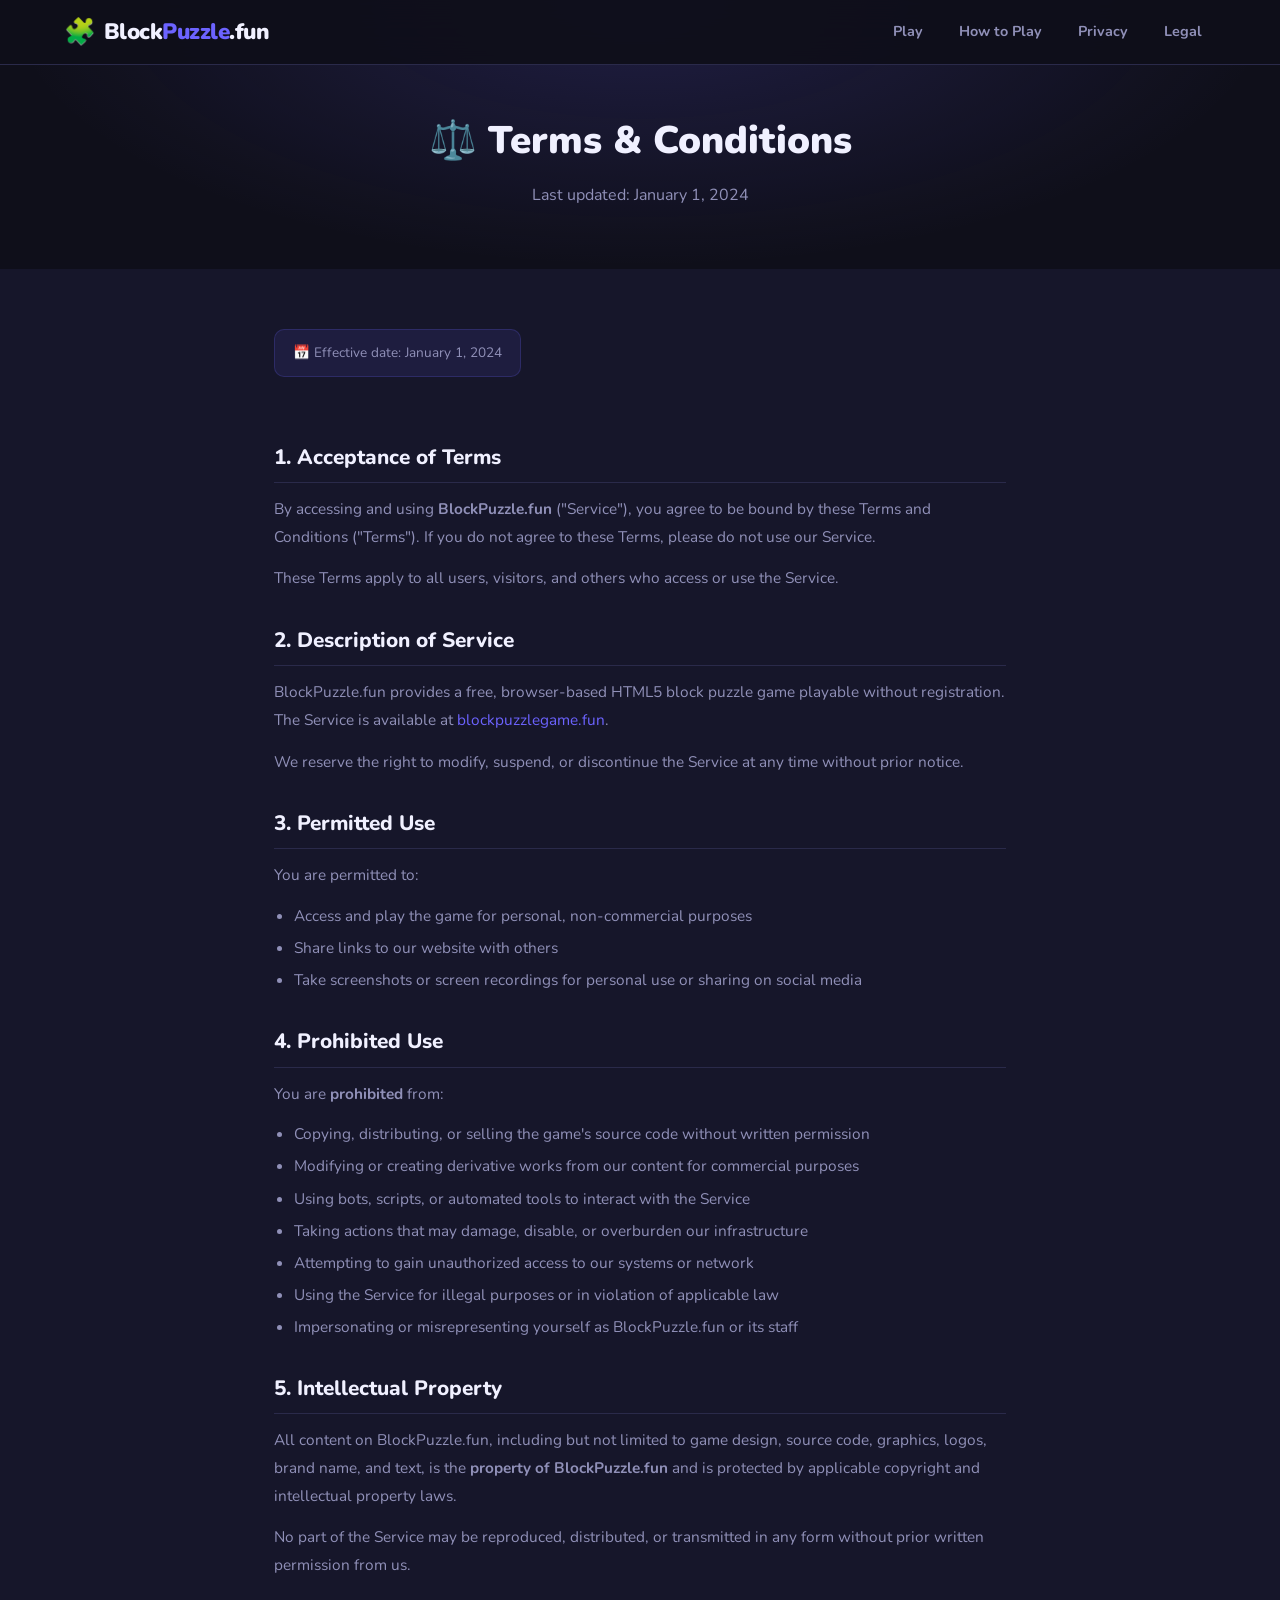
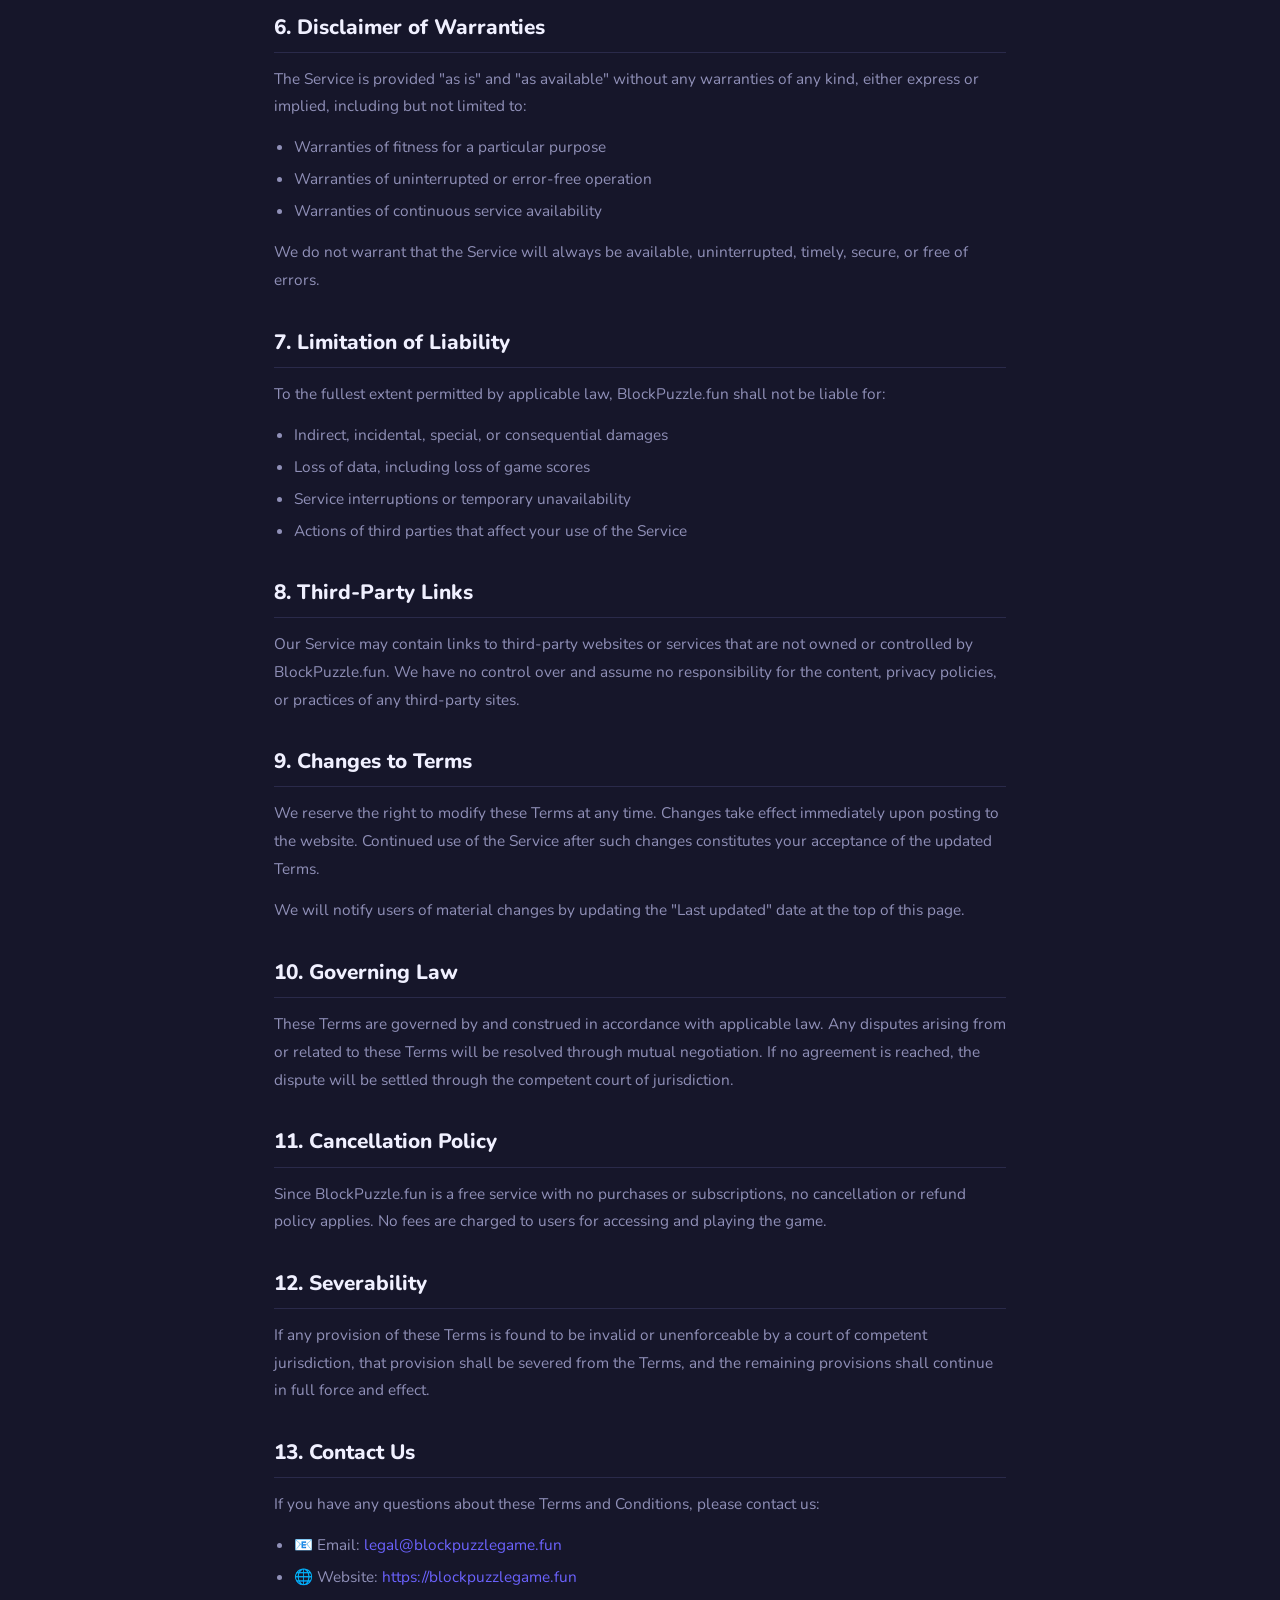
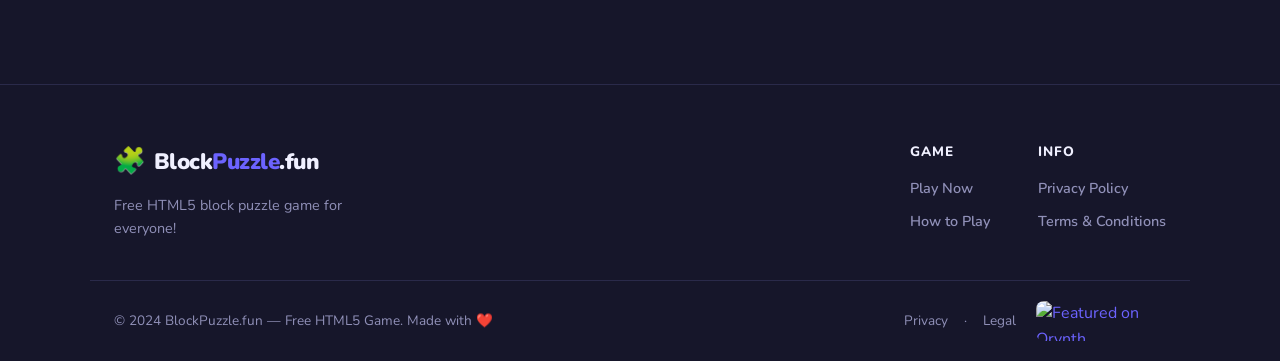
==== commit 04caf7bb: "Add legal.html" ====
--- a/legal.html
+++ b/legal.html
@@ -142,9 +142,14 @@
     </div>
     <div class="footer-bottom">
         <p>© 2024 BlockPuzzle.fun — Free HTML5 Game. Made with ❤️</p>
-        <p class="footer-legal-links">
-            <a href="privacy.html">Privacy</a> · <a href="legal.html">Legal</a>
-        </p>
+        <div class="footer-bottom-right">
+            <p class="footer-legal-links">
+                <a href="privacy.html">Privacy</a> · <a href="legal.html">Legal</a>
+            </p>
+            <a href="https://orynth.dev/projects/block-puzzle-game" target="_blank" rel="noopener">
+                <img src="https://orynth.dev/api/badge/block-puzzle-game?theme=dark&style=default" alt="Featured on Orynth" width="130" height="40" style="display:block;border-radius:8px;" />
+            </a>
+        </div>
     </div>
 </footer>
 
--- a/style.css
+++ b/style.css
@@ -429,12 +429,15 @@
     max-width: 1100px; margin: 0 auto; padding: 20px 24px;
     border-top: 1px solid var(--border);
     display: flex; align-items: center; justify-content: space-between;
-    flex-wrap: wrap; gap: 8px;
+    flex-wrap: wrap; gap: 12px;
 }
 .footer-bottom p { color: var(--text-muted); font-size: 0.85rem; }
+.footer-bottom-right { display: flex; align-items: center; gap: 20px; flex-wrap: wrap; }
 .footer-legal-links { display: flex; gap: 16px; }
 .footer-legal-links a { color: var(--text-muted); font-size: 0.85rem; }
 .footer-legal-links a:hover { color: var(--text); }
+.orynth-badge img { opacity: 0.9; transition: opacity 0.2s; }
+.orynth-badge img:hover { opacity: 1; }
 
 /* ===== RESPONSIVE ===== */
 @media (max-width: 900px) {
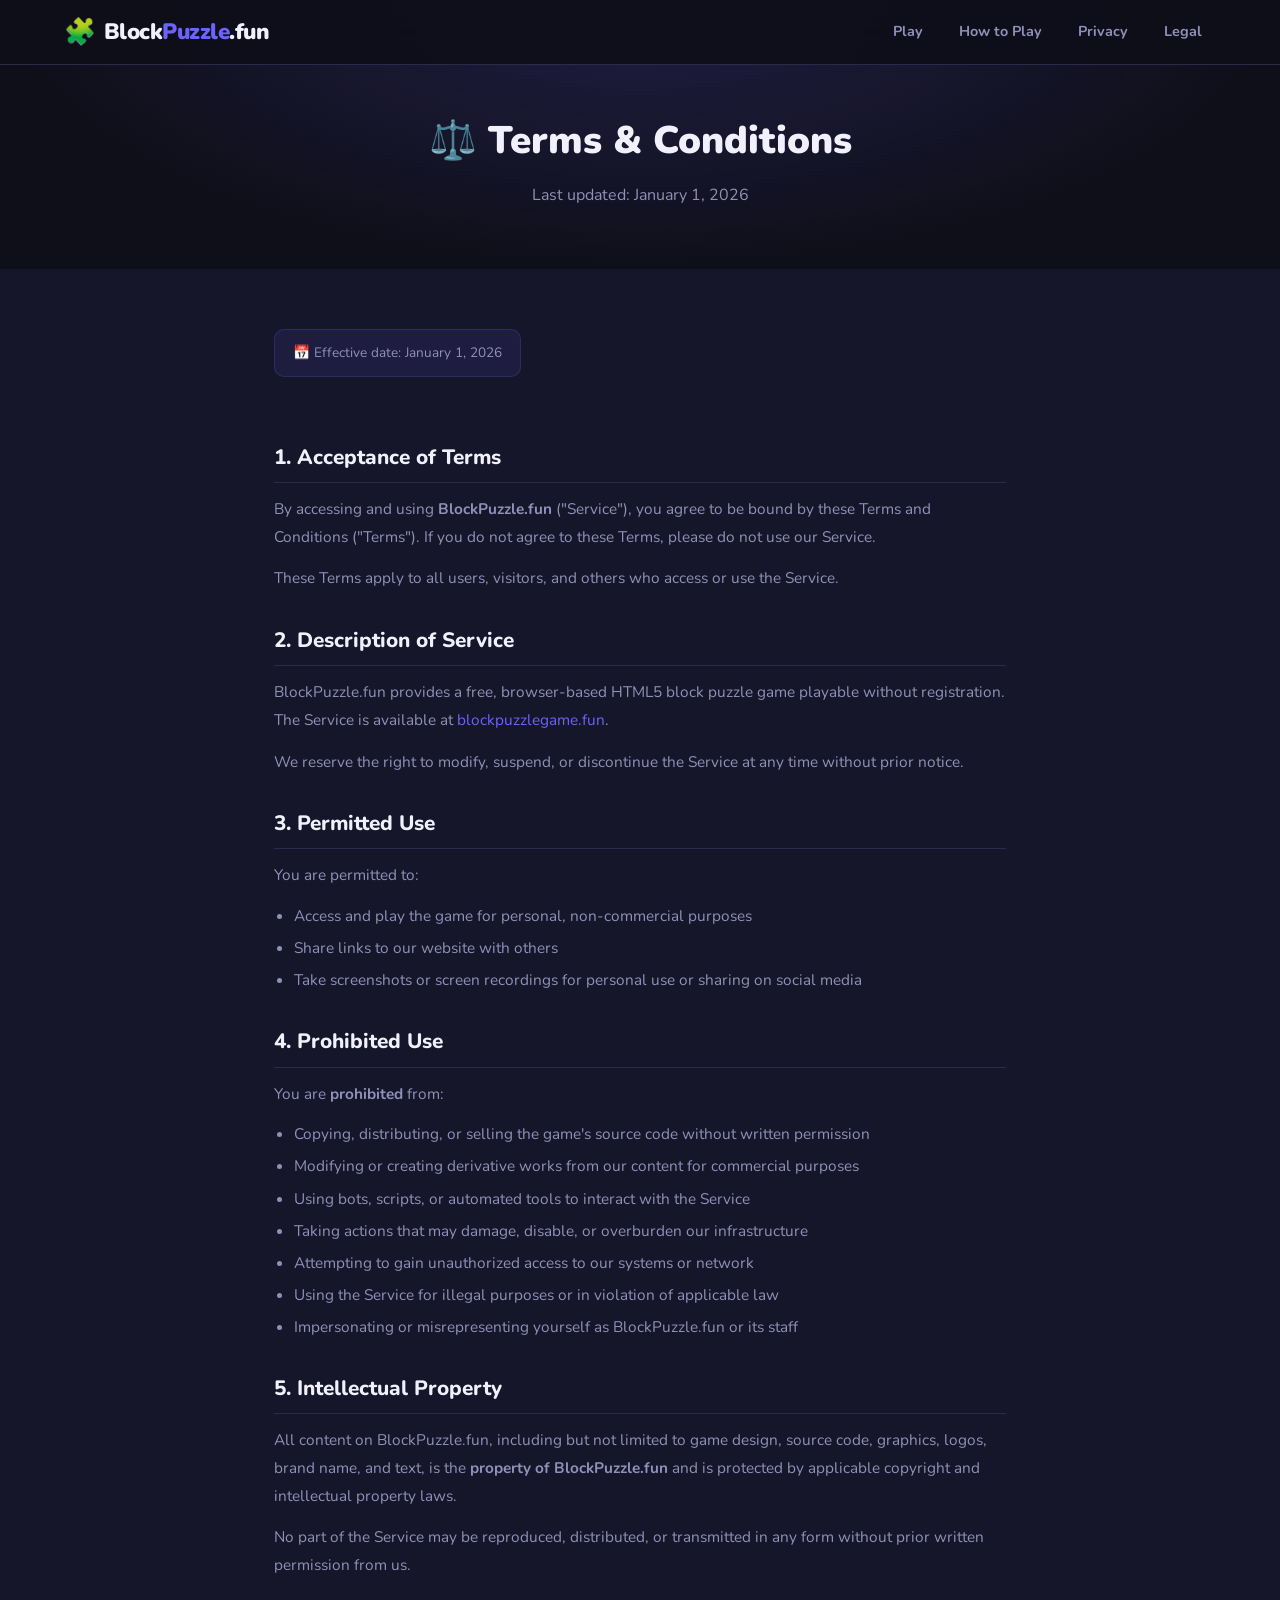
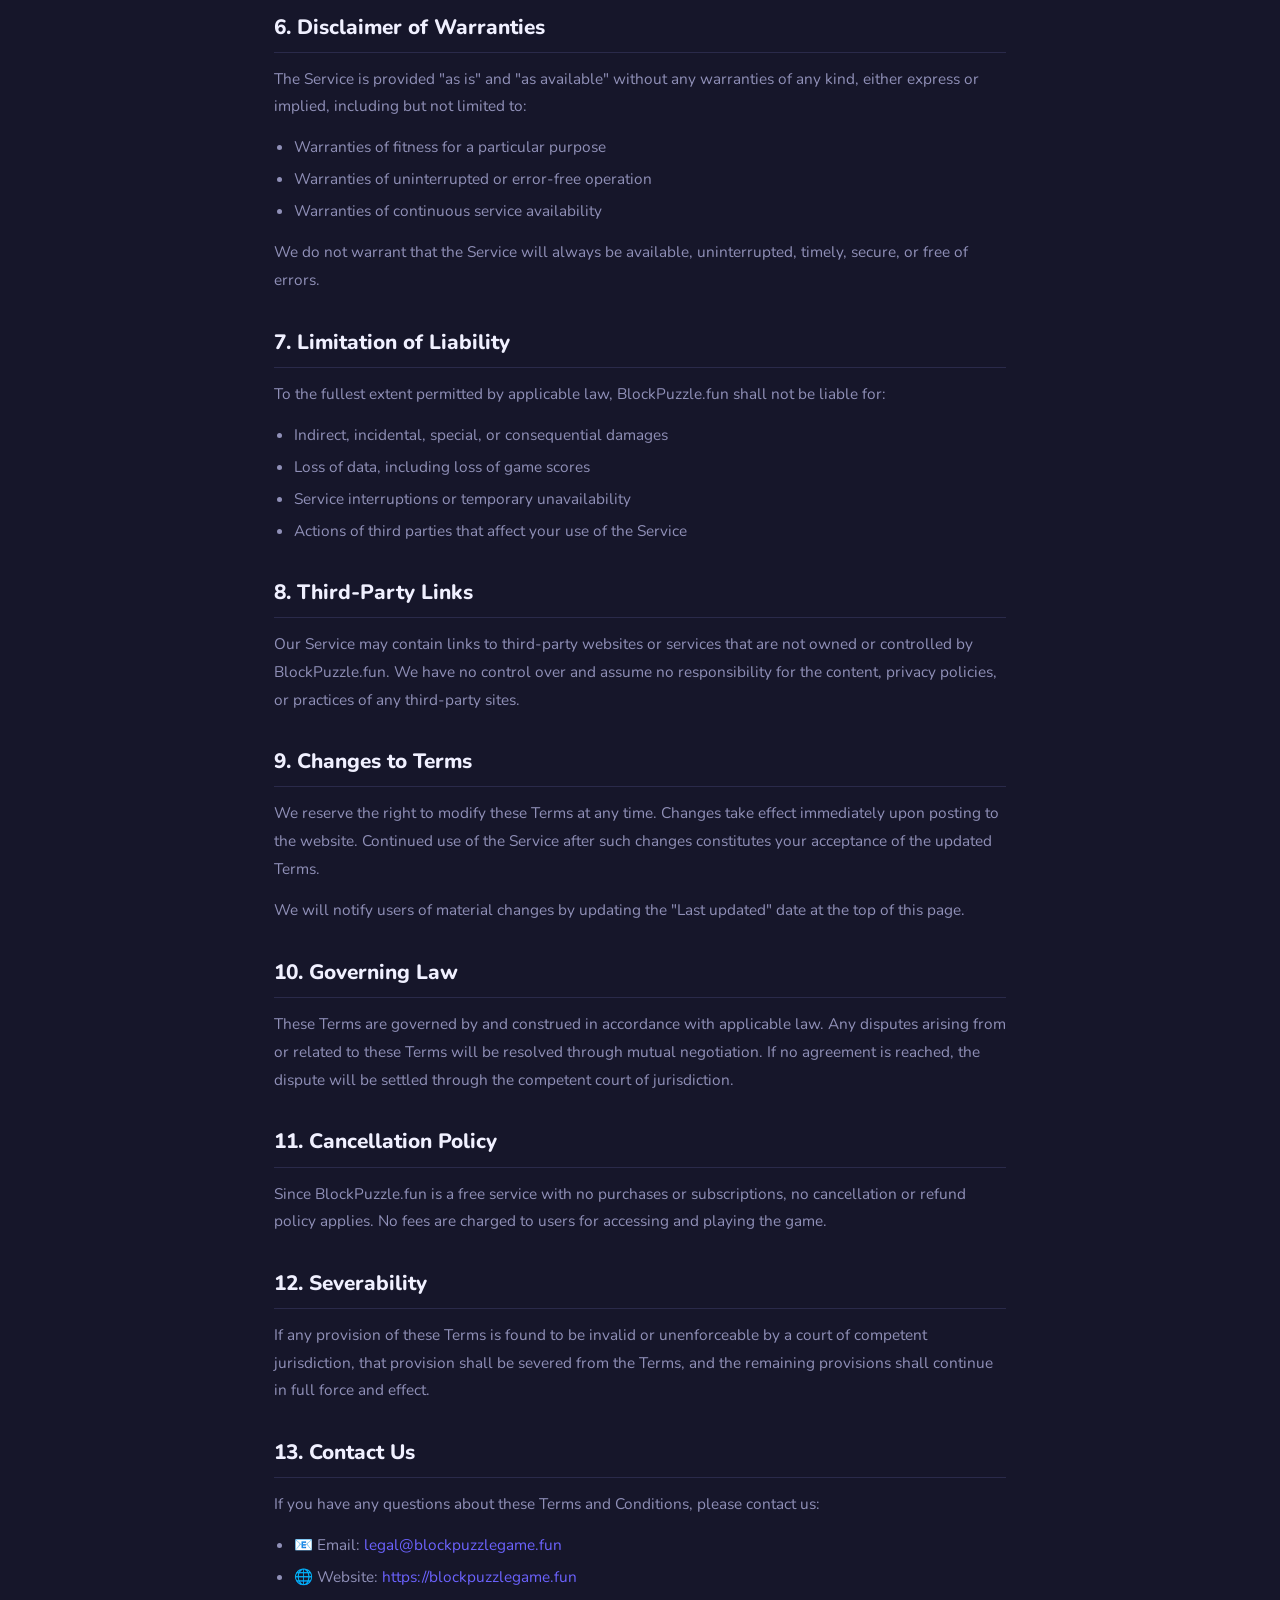
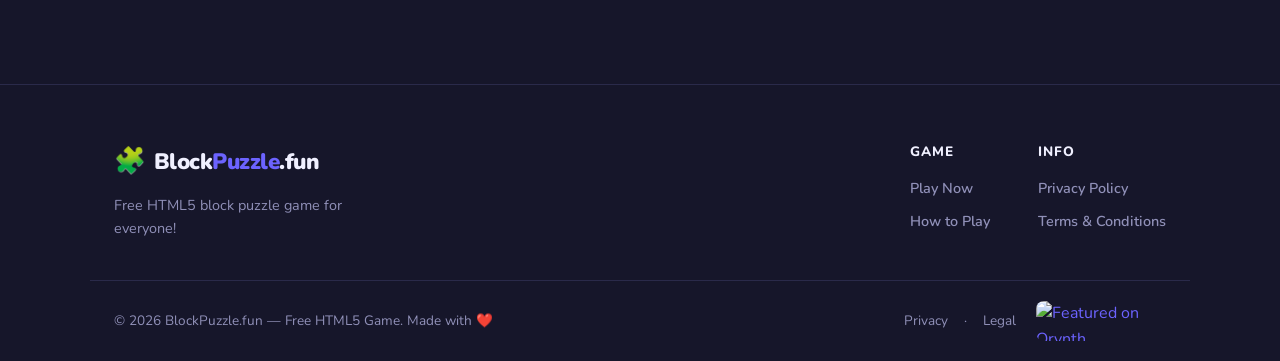
==== commit 63306f57: "Update copyright year to 2026" ====
--- a/legal.html
+++ b/legal.html
@@ -36,12 +36,12 @@
 
 <div class="page-hero">
     <h1>⚖️ Terms & Conditions</h1>
-    <p>Last updated: January 1, 2024</p>
+    <p>Last updated: January 1, 2026</p>
 </div>
 
 <section class="content-section">
     <div class="container">
-        <span class="last-updated">📅 Effective date: January 1, 2024</span>
+        <span class="last-updated">📅 Effective date: January 1, 2026</span>
 
         <h2>1. Acceptance of Terms</h2>
         <p>By accessing and using <strong>BlockPuzzle.fun</strong> ("Service"), you agree to be bound by these Terms and Conditions ("Terms"). If you do not agree to these Terms, please do not use our Service.</p>
@@ -141,7 +141,7 @@
         </div>
     </div>
     <div class="footer-bottom">
-        <p>© 2024 BlockPuzzle.fun — Free HTML5 Game. Made with ❤️</p>
+        <p>© 2026 BlockPuzzle.fun — Free HTML5 Game. Made with ❤️</p>
         <div class="footer-bottom-right">
             <p class="footer-legal-links">
                 <a href="privacy.html">Privacy</a> · <a href="legal.html">Legal</a>
